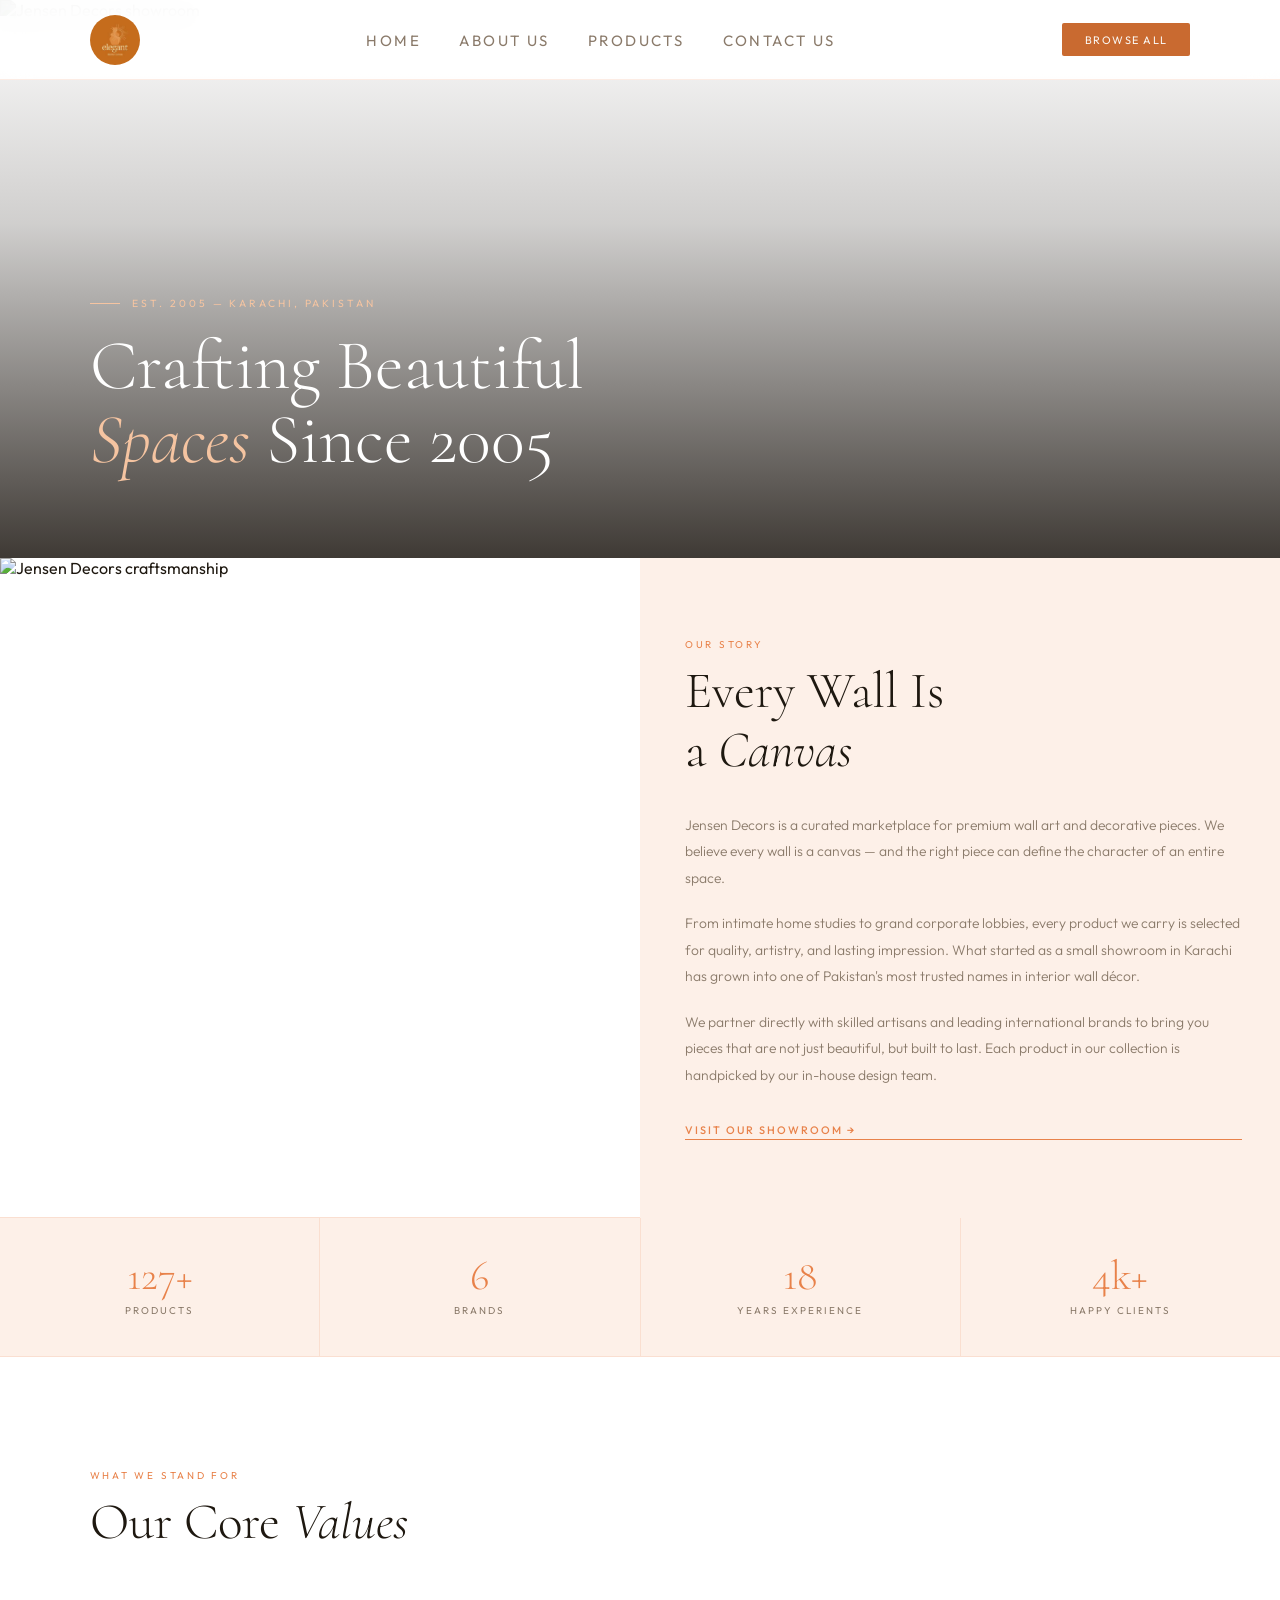
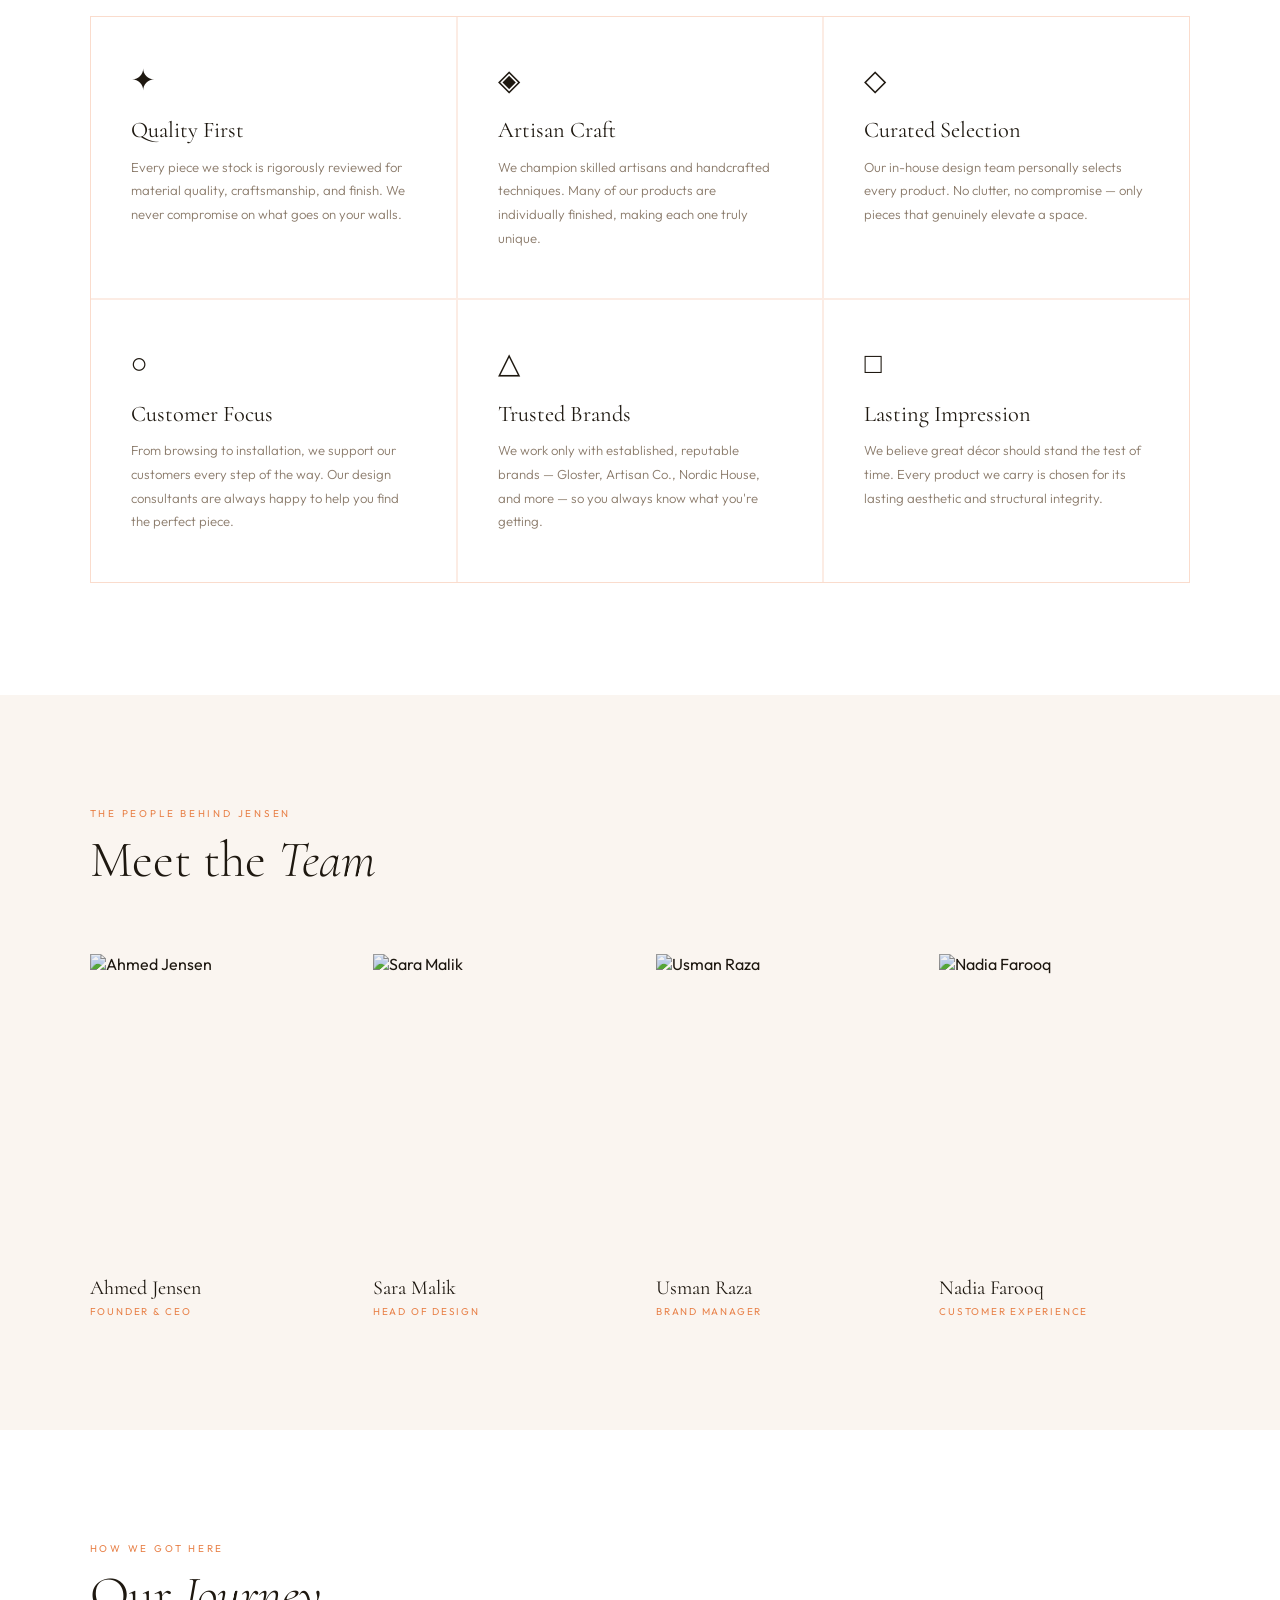
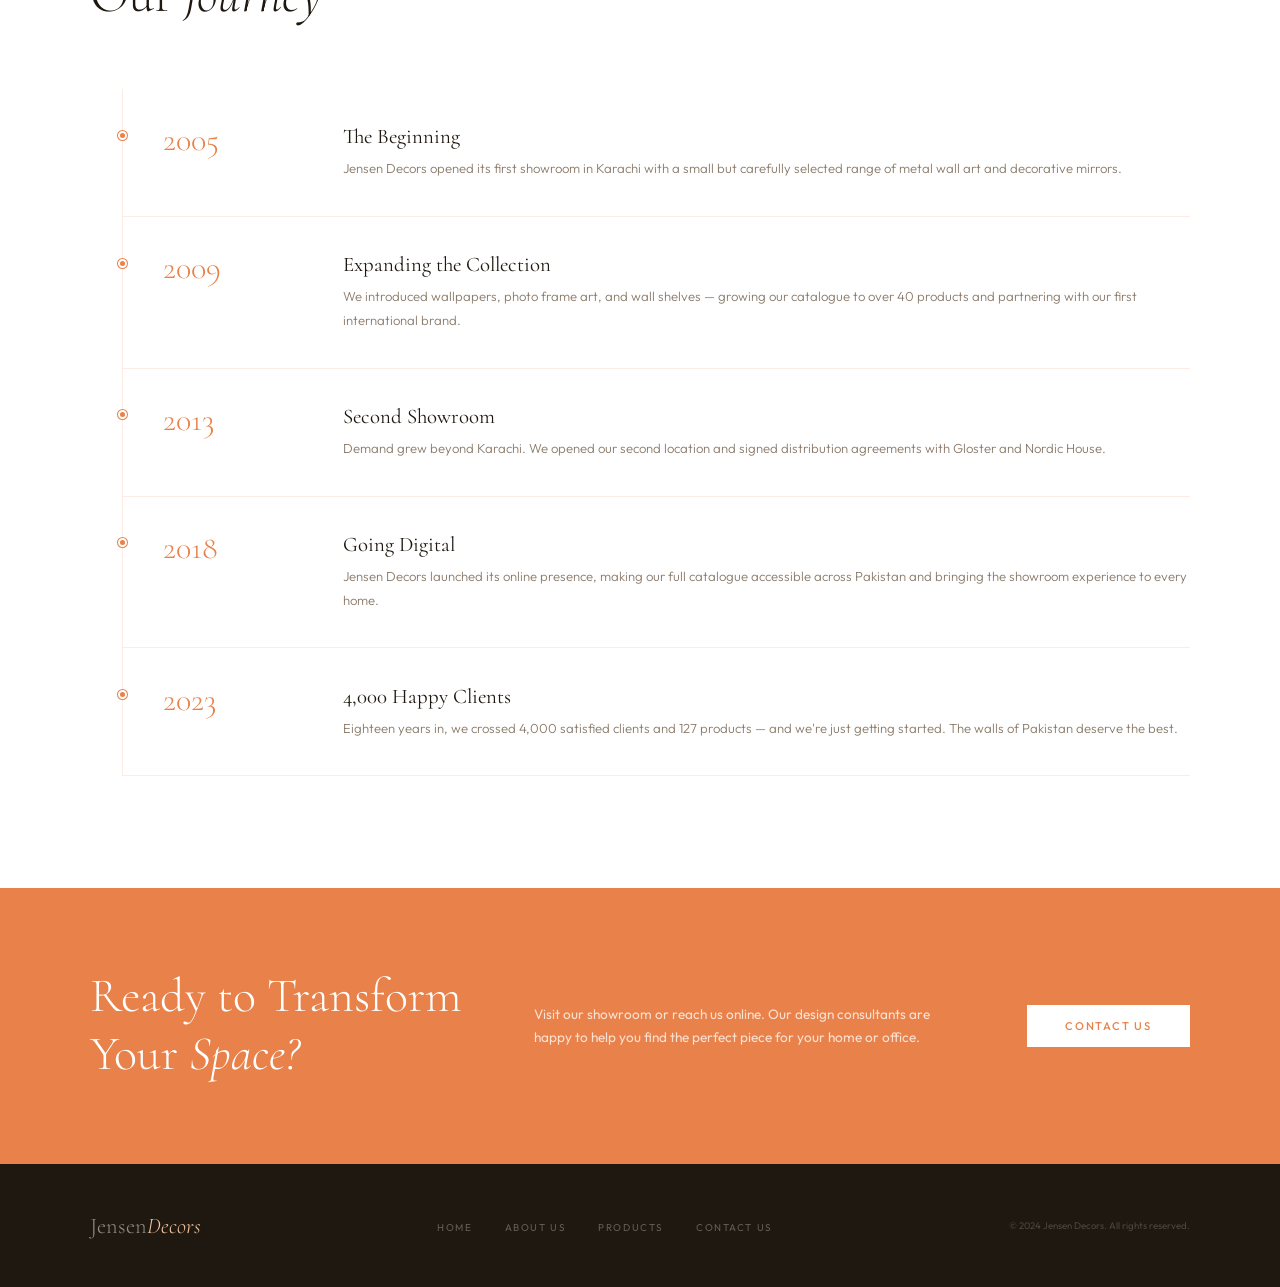
==== about.html @ 9421e1d6 "project of jenson" ====
<!DOCTYPE html>
<html lang="en">

<head>
  <meta charset="UTF-8" />
  <meta name="viewport" content="width=device-width, initial-scale=1.0" />
  <title>About Us — Jensen Decors</title>
  <link
    href="https://fonts.googleapis.com/css2?family=Cormorant:ital,wght@0,300;0,400;0,500;1,300;1,400&family=Outfit:wght@300;400;500&display=swap"
    rel="stylesheet" />
  <link rel="stylesheet" href="CSS/about us.css">
  <style>
    
  </style>
</head>

<body>

  <!-- NAV -->
  <nav id="nav">
    <img src="Images/Logo.jpg" alt="Logo" class="logo">
    <ul class="nav-menu">
      <li><a href="index.html">Home</a></li>
      <li><a href="about.html">About Us</a></li>
      <li><a href="products.html">Products</a></li>
      <li><a href="contact.html">Contact Us</a></li>
    </ul>
    <a class="nav-cta" href="products.html">Browse All</a>
    <button class="hbg" id="hbg" aria-label="Toggle menu" aria-expanded="false">
      <span></span><span></span><span></span>
    </button>
  </nav>

  <!-- MOBILE NAV DRAWER -->
  <div class="mob-nav" id="mobNav" role="navigation" aria-label="Mobile navigation">
    <a href="index.html">Home</a>
    <a href="about.html" class="active">About Us</a>
    <a href="products.html">Products</a>
    <a href="contact.html">Contact Us</a>
  </div>

  <!-- PAGE HERO -->
  <section class="page-hero">
    <div class="page-hero-img">
      <img src="https://images.unsplash.com/photo-1600210492486-724fe5c67fb0?w=1800&q=80"
        alt="Jensen Decors showroom" />
    </div>
    <div class="page-hero-overlay"></div>
    <div class="page-hero-content">
      <div class="page-hero-tag">Est. 2005 — Karachi, Pakistan</div>
      <h1 class="page-hero-h1">Crafting Beautiful<br><em>Spaces</em> Since 2005</h1>
    </div>
  </section>

  <!-- STORY -->
  <div class="story">
    <div class="story-img reveal">
      <img src="https://images.unsplash.com/photo-1618220179428-22790b461013?w=900&q=80"
        alt="Jensen Decors craftsmanship" />
    </div>
    <div class="story-body reveal reveal-d1">
      <div class="eyebrow">Our Story</div>
      <h2 class="sec-h2">Every Wall Is<br>a <em>Canvas</em></h2>
      <p class="story-p">Jensen Decors is a curated marketplace for premium wall art and decorative pieces. We believe
        every wall is a canvas — and the right piece can define the character of an entire space.</p>
      <p class="story-p">From intimate home studies to grand corporate lobbies, every product we carry is selected for
        quality, artistry, and lasting impression. What started as a small showroom in Karachi has grown into one of
        Pakistan's most trusted names in interior wall décor.</p>
      <p class="story-p">We partner directly with skilled artisans and leading international brands to bring you pieces
        that are not just beautiful, but built to last. Each product in our collection is handpicked by our in-house
        design team.</p>
      <a class="story-link" href="contact.html">Visit Our Showroom →</a>
    </div>
  </div>

  <!-- STATS STRIP -->
  <div class="strip reveal">
    <div class="strip-item">
      <div class="strip-num">127+</div>
      <div class="strip-label">Products</div>
    </div>
    <div class="strip-item">
      <div class="strip-num">6</div>
      <div class="strip-label">Brands</div>
    </div>
    <div class="strip-item">
      <div class="strip-num">18</div>
      <div class="strip-label">Years Experience</div>
    </div>
    <div class="strip-item">
      <div class="strip-num">4k+</div>
      <div class="strip-label">Happy Clients</div>
    </div>
  </div>

  <!-- VALUES -->
  <section class="sec" id="values">
    <div class="values-header reveal">
      <div class="eyebrow">What We Stand For</div>
      <h2 class="sec-h2">Our Core <em>Values</em></h2>
    </div>
    <div class="values-grid">
      <div class="value-card reveal">
        <div class="value-icon">✦</div>
        <div class="value-title">Quality First</div>
        <div class="value-desc">Every piece we stock is rigorously reviewed for material quality, craftsmanship, and
          finish. We never compromise on what goes on your walls.</div>
      </div>
      <div class="value-card reveal reveal-d1">
        <div class="value-icon">◈</div>
        <div class="value-title">Artisan Craft</div>
        <div class="value-desc">We champion skilled artisans and handcrafted techniques. Many of our products are
          individually finished, making each one truly unique.</div>
      </div>
      <div class="value-card reveal reveal-d2">
        <div class="value-icon">◇</div>
        <div class="value-title">Curated Selection</div>
        <div class="value-desc">Our in-house design team personally selects every product. No clutter, no compromise —
          only pieces that genuinely elevate a space.</div>
      </div>
      <div class="value-card reveal">
        <div class="value-icon">○</div>
        <div class="value-title">Customer Focus</div>
        <div class="value-desc">From browsing to installation, we support our customers every step of the way. Our
          design consultants are always happy to help you find the perfect piece.</div>
      </div>
      <div class="value-card reveal reveal-d1">
        <div class="value-icon">△</div>
        <div class="value-title">Trusted Brands</div>
        <div class="value-desc">We work only with established, reputable brands — Gloster, Artisan Co., Nordic House,
          and more — so you always know what you're getting.</div>
      </div>
      <div class="value-card reveal reveal-d2">
        <div class="value-icon">□</div>
        <div class="value-title">Lasting Impression</div>
        <div class="value-desc">We believe great décor should stand the test of time. Every product we carry is chosen
          for its lasting aesthetic and structural integrity.</div>
      </div>
    </div>
  </section>

  <!-- TEAM -->
  <section class="sec" id="team">
    <div class="team-header reveal">
      <div>
        <div class="eyebrow">The People Behind Jensen</div>
        <h2 class="sec-h2">Meet the <em>Team</em></h2>
      </div>
    </div>
    <div class="team-grid">
      <div class="team-card reveal">
        <div class="team-img">
          <img src="https://images.unsplash.com/photo-1560250097-0b93528c311a?w=600&q=80" alt="Ahmed Jensen" />
        </div>
        <div class="team-name">Ahmed Jensen</div>
        <div class="team-role">Founder & CEO</div>
      </div>
      <div class="team-card reveal reveal-d1">
        <div class="team-img">
          <img src="https://images.unsplash.com/photo-1573496359142-b8d87734a5a2?w=600&q=80" alt="Sara Malik" />
        </div>
        <div class="team-name">Sara Malik</div>
        <div class="team-role">Head of Design</div>
      </div>
      <div class="team-card reveal reveal-d2">
        <div class="team-img">
          <img src="https://images.unsplash.com/photo-1472099645785-5658abf4ff4e?w=600&q=80" alt="Usman Raza" />
        </div>
        <div class="team-name">Usman Raza</div>
        <div class="team-role">Brand Manager</div>
      </div>
      <div class="team-card reveal reveal-d3">
        <div class="team-img">
          <img src="https://images.unsplash.com/photo-1580489944761-15a19d654956?w=600&q=80" alt="Nadia Farooq" />
        </div>
        <div class="team-name">Nadia Farooq</div>
        <div class="team-role">Customer Experience</div>
      </div>
    </div>
  </section>

  <!-- TIMELINE -->
  <section class="sec" id="timeline">
    <div class="timeline-header reveal">
      <div class="eyebrow">How We Got Here</div>
      <h2 class="sec-h2">Our <em>Journey</em></h2>
    </div>

    <div class="tl-list">
      <div class="tl-item reveal">
        <div class="tl-year">2005</div>
        <div class="tl-body">
          <div class="tl-title">The Beginning</div>
          <div class="tl-desc">Jensen Decors opened its first showroom in Karachi with a small but carefully selected
            range of metal wall art and decorative mirrors.</div>
        </div>
      </div>
      <div class="tl-item reveal">
        <div class="tl-year">2009</div>
        <div class="tl-body">
          <div class="tl-title">Expanding the Collection</div>
          <div class="tl-desc">We introduced wallpapers, photo frame art, and wall shelves — growing our catalogue to
            over 40 products and partnering with our first international brand.</div>
        </div>
      </div>
      <div class="tl-item reveal">
        <div class="tl-year">2013</div>
        <div class="tl-body">
          <div class="tl-title">Second Showroom</div>
          <div class="tl-desc">Demand grew beyond Karachi. We opened our second location and signed distribution
            agreements with Gloster and Nordic House.</div>
        </div>
      </div>
      <div class="tl-item reveal">
        <div class="tl-year">2018</div>
        <div class="tl-body">
          <div class="tl-title">Going Digital</div>
          <div class="tl-desc">Jensen Decors launched its online presence, making our full catalogue accessible across
            Pakistan and bringing the showroom experience to every home.</div>
        </div>
      </div>
      <div class="tl-item reveal">
        <div class="tl-year">2023</div>
        <div class="tl-body">
          <div class="tl-title">4,000 Happy Clients</div>
          <div class="tl-desc">Eighteen years in, we crossed 4,000 satisfied clients and 127 products — and we're just
            getting started. The walls of Pakistan deserve the best.</div>
        </div>
      </div>
    </div>
  </section>

  <!-- CONTACT BAND -->
  <div class="contact-band reveal">
    <div>
      <h2>Ready to Transform<br>Your <em>Space?</em></h2>
    </div>
    <p>Visit our showroom or reach us online. Our design consultants are happy to help you find the perfect piece for
      your home or office.</p>
    <a class="btn-white" href="contact.html">Contact Us</a>
  </div>

  <!-- FOOTER -->
  <footer>
    <div class="foot-logo">Jensen<span>Decors</span></div>
    <ul class="foot-links">
      <li><a href="index.html">Home</a></li>
      <li><a href="about.html">About Us</a></li>
      <li><a href="products.html">Products</a></li>
      <li><a href="contact.html">Contact Us</a></li>
    </ul>
    <span class="foot-copy">© 2024 Jensen Decors. All rights reserved.</span>
  </footer>

  <script>
    // Scroll reveal
    const io = new IntersectionObserver(entries => {
      entries.forEach(e => { if (e.isIntersecting) { e.target.classList.add('on'); io.unobserve(e.target); } });
    }, { threshold: 0.1 });
    document.querySelectorAll('.reveal').forEach(el => io.observe(el));

    // Hamburger toggle
    const hbg    = document.getElementById('hbg');
    const mobNav = document.getElementById('mobNav');
    let isOpen   = false;

    hbg.addEventListener('click', function () {
      isOpen = !isOpen;
      hbg.classList.toggle('open', isOpen);
      hbg.setAttribute('aria-expanded', isOpen);

      if (isOpen) {
        mobNav.style.display = 'flex';
        mobNav.offsetHeight;
        mobNav.classList.add('open');
      } else {
        mobNav.classList.remove('open');
        mobNav.addEventListener('transitionend', function handler() {
          if (!isOpen) mobNav.style.display = 'none';
          mobNav.removeEventListener('transitionend', handler);
        });
      }
    });

    mobNav.querySelectorAll('a').forEach(function (link) {
      link.addEventListener('click', function () {
        isOpen = false;
        hbg.classList.remove('open');
        hbg.setAttribute('aria-expanded', 'false');
        mobNav.classList.remove('open');
        mobNav.addEventListener('transitionend', function handler() {
          mobNav.style.display = 'none';
          mobNav.removeEventListener('transitionend', handler);
        });
      });
    });
  </script>
</body>

</html>
---- CSS/about us.css ----
*,
    *::before,
    *::after {
      margin: 0;
      padding: 0;
      box-sizing: border-box;
    }

    html {
      scroll-behavior: smooth;
    }

    body {
      font-family: 'Outfit', sans-serif;
      background: #ffffff;
      color: #1e1810;
      overflow-x: hidden;
    }

    img {
      display: block;
      width: 100%;
      height: 100%;
      object-fit: cover;
    }

    a {
      text-decoration: none;
      color: inherit;
    }

    /* ── NAV ── */
    nav {
      position: fixed;
      top: 0;
      left: 0;
      right: 0;
      z-index: 200;
      display: flex;
      align-items: center;
      justify-content: space-between;
      padding: 1.6rem 7%;
      background: rgba(255, 255, 255, .94);
      backdrop-filter: blur(14px);
      border-bottom: 1px solid  rgba(232, 130, 74, .15);
      transition: all 450ms ease;
      height: 80px;
    }

    
    .logo {
      height: 50px;
      width: 50px;
      border-radius: 50%;
      object-fit: contain;
    }

    .nav-menu {
      display: flex;
      gap: 2.4rem;
      list-style: none;
    }

    .nav-menu a {
      font-size: 15px;
      letter-spacing: .16em;
      text-transform: uppercase;
      color: #8a7a6a;
      font-weight: 400;
      position: relative;
      padding-bottom: 3px;
      transition: color .3s;
    }

    .nav-menu a::after {
      content: '';
      position: absolute;
      bottom: 0;
      left: 0;
      width: 0;
      height: 1px;
      background: #e8824a;
      transition: width .35s ease;
    }

    .nav-menu a:hover {
      color: #e8824a;
    }

    .nav-menu a:hover::after {
      width: 100%;
    }

    .nav-menu a.active {
      color: #e8824a;
    }

    .nav-menu a.active::after {
      width: 100%;
    }

      .nav-cta {
      background-color: #c96a30;
      font-family: 'Outfit', sans-serif;
      font-size: .68rem;
      letter-spacing: .14em;
      text-transform: uppercase;
      padding: .6rem 1.4rem;
      color: #faf7f3;
      text-decoration: none;
      border-radius: 2px;
      transition: background .25s, color .25s;
    }

    .nav-cta:hover { background: #1e1810; color: #fff; }

    .hbg {
      display: none;
      flex-direction: column;
      gap: 5px;
      cursor: pointer;
      border: none;
      background: none;
    }

    .hbg span {
      display: block;
      width: 22px;
      height: 1.5px;
      background: #1e1810;
    }

    /* ── PAGE HERO ── */
    .page-hero {
      height: 62vh;
      min-height: 400px;
      position: relative;
      overflow: hidden;
      display: flex;
      align-items: flex-end;
      margin-top: 0;
      padding-top: 80px;
    }

    .page-hero-img {
      position: absolute;
      inset: 0;
    }

    .page-hero-img img {
      object-position: center 40%;
      filter: brightness(.55);
    }

    .page-hero-overlay {
      position: absolute;
      inset: 0;
      background: linear-gradient(to top, rgba(20, 14, 8, .82) 0%, rgba(20, 14, 8, .2) 60%, transparent 100%);
    }

    .page-hero-content {
      position: relative;
      z-index: 2;
      padding: 0 7% 5rem;
      animation: heroUp 1s cubic-bezier(.16, 1, .3, 1) both;
    }

    @keyframes heroUp {
      from {
        opacity: 0;
        transform: translateY(28px);
      }

      to {
        opacity: 1;
        transform: translateY(0);
      }
    }

    .page-hero-tag {
      display: inline-flex;
      align-items: center;
      gap: .8rem;
      font-size: .65rem;
      letter-spacing: .28em;
      text-transform: uppercase;
      color: #f5c4a1;
      margin-bottom: 1.2rem;
    }

    .page-hero-tag::before {
      content: '';
      width: 30px;
      height: 1px;
      background: #f5c4a1;
    }

    .page-hero-h1 {
      font-family: 'Cormorant', serif;
      font-size: clamp(2.8rem, 5.5vw, 5rem);
      font-weight: 300;
      line-height: 1.06;
      color: #fff;
    }

    .page-hero-h1 em {
      font-style: italic;
      color: #f5c4a1;
    }

    /* ── SHARED SECTION ── */
    .sec {
      padding: 7rem 7%;
    }

    .eyebrow {
      font-size: .62rem;
      letter-spacing: .28em;
      text-transform: uppercase;
      color: #e8824a;
      margin-bottom: .7rem;
    }

    .sec-h2 {
      font-family: 'Cormorant', serif;
      font-size: clamp(2.2rem, 4vw, 3.4rem);
      font-weight: 300;
      line-height: 1.15;
      color: #1e1810;
    }

    .sec-h2 em {
      font-style: italic;
    }

    /* ── STORY SECTION ── */
    .story {
      display: grid;
      grid-template-columns: 1fr 1fr;
      max-height: 500px !important;
    }

    .story-img {
      position: relative;
      overflow: hidden;
    }

    .story-img img {
      height: 100%;
    }

    .story-body {
      background: #fdf0e8;
      padding: 5rem 6% 6rem 7%;
      display: flex;
      flex-direction: column;
      justify-content: center;
    }

    .story-body .sec-h2 {
      margin-bottom: 2rem;
    }

    .story-p {
      font-size: .87rem;
      color: #8a7a6a;
      line-height: 1.9;
      font-weight: 300;
      margin-bottom: 1.2rem;
    }

    .story-link {
      display: inline-flex;
      align-items: center;
      gap: .7rem;
      margin-top: 1rem;
      font-size: .68rem;
      letter-spacing: .18em;
      text-transform: uppercase;
      color: #e8824a;
      font-weight: 500;
      border-bottom: 1px solid #e8824a;
      padding-bottom: 2px;
      transition: opacity .3s;
    }

    .story-link:hover {
      opacity: .7;
    }

    /* ── STATS STRIP ── */
    .strip {
      display: flex;
      justify-content: center;
      background: #fdf0e8;
      border-top: 1px solid  rgba(232, 130, 74, .15);
      border-bottom: 1px solid  rgba(232, 130, 74, .15);
      margin-top: 159px;
    }

    .strip-item {
      flex: 1;
      text-align: center;
      padding: 2.4rem 1rem;
      border-right: 1px solid  rgba(232, 130, 74, .15);
    }

    .strip-item:last-child {
      border-right: none;
    }

    .strip-num {
      font-family: 'Cormorant', serif;
      font-size: 2.6rem;
      font-weight: 300;
      color: #e8824a;
      line-height: 1;
    }

    .strip-label {
      font-size: .62rem;
      letter-spacing: .2em;
      text-transform: uppercase;
      color: #8a7a6a;
      margin-top: .4rem;
    }

    /* ── VALUES ── */
    #values {
      background: #ffffff;
    }

    .values-header {
      margin-bottom: 4rem;
    }

    .values-grid {
      display: grid;
      grid-template-columns: repeat(3, 1fr);
      gap: 2px;
      background:  rgba(232, 130, 74, .15);
      border: 1px solid  rgba(232, 130, 74, .15);
    }

    .value-card {
      background: #ffffff;
      padding: 3rem 2.5rem;
      transition: background .3s;
    }

    .value-card:hover {
      background: #faf5f0;
    }

    .value-icon {
      font-size: 1.8rem;
      margin-bottom: 1.4rem;
      line-height: 1;
    }

    .value-title {
      font-family: 'Cormorant', serif;
      font-size: 1.4rem;
      font-weight: 400;
      color: #1e1810;
      margin-bottom: .8rem;
    }

    .value-desc {
      font-size: .82rem;
      color: #8a7a6a;
      line-height: 1.8;
      font-weight: 300;
    }

    /* ── TEAM ── */
    #team {
      background: #faf5f0;
    }

    .team-header {
      display: flex;
      justify-content: space-between;
      align-items: flex-end;
      margin-bottom: 4rem;
      flex-wrap: wrap;
      gap: 1rem;
    }

    .team-grid {
      display: grid;
      grid-template-columns: repeat(4, 1fr);
      gap: 2rem;
    }

    .team-card {
      display: flex;
      flex-direction: column;
    }

    .team-img {
      height: 300px;
      overflow: hidden;
      position: relative;
      margin-bottom: 1.4rem;
    }

    .team-img img {
      transition: transform .6s ease;
      filter: brightness(.95);
    }

    .team-card:hover .team-img img {
      transform: scale(1.04);
    }

    .team-name {
      font-family: 'Cormorant', serif;
      font-size: 1.25rem;
      font-weight: 400;
      color: #1e1810;
      margin-bottom: .3rem;
    }

    .team-role {
      font-size: .62rem;
      letter-spacing: .18em;
      text-transform: uppercase;
      color: #e8824a;
    }

    /* ── TIMELINE ── */
    #timeline {
      background: #ffffff;
    }

    .timeline-header {
      margin-bottom: 4rem;
    }

    .tl-list {
      display: flex;
      flex-direction: column;
      gap: 0;
      border-left: 1px solid  rgba(232, 130, 74, .15);
      margin-left: 2rem;
    }

    .tl-item {
      display: grid;
      grid-template-columns: 140px 1fr;
      gap: 2.5rem;
      padding: 2.2rem 0 2.2rem 2.5rem;
      border-bottom: 1px solid  rgba(232, 130, 74, .15);
      position: relative;
    }

    .tl-item::before {
      content: '';
      position: absolute;
      left: -5px;
      top: 2.6rem;
      width: 9px;
      height: 9px;
      border-radius: 50%;
      background: #e8824a;
      border: 2px solid #ffffff;
      box-shadow: 0 0 0 1px #e8824a;
    }

    .tl-year {
      font-family: 'Cormorant', serif;
      font-size: 2rem;
      font-weight: 300;
      color: #e8824a;
      line-height: 1;
    }


    .tl-title {
      font-family: 'Cormorant', serif;
      font-size: 1.3rem;
      font-weight: 400;
      color: #1e1810;
      margin-bottom: .5rem;
    }

    .tl-desc {
      font-size: .82rem;
      color: #8a7a6a;
      line-height: 1.8;
      font-weight: 300;
    }

    /* ── CONTACT TEASER ── */
    .contact-band {
      background: #e8824a;
      padding: 5rem 7%;
      display: flex;
      align-items: center;
      justify-content: space-between;
      gap: 3rem;
    }

    .contact-band h2 {
      font-family: 'Cormorant', serif;
      font-size: clamp(2rem, 4vw, 3rem);
      font-weight: 300;
      color: #fff;
      line-height: 1.2;
    }

    .contact-band h2 em {
      font-style: italic;
    }

    .contact-band p {
      font-size: .85rem;
      color: rgba(255, 255, 255, .75);
      line-height: 1.7;
      max-width: 420px;
    }

    .btn-white {
      flex-shrink: 0;
      font-size: .7rem;
      letter-spacing: .16em;
      text-transform: uppercase;
      color: #e8824a;
      background: #fff;
      padding: .9rem 2.4rem;
      font-weight: 500;
      white-space: nowrap;
      transition: opacity .3s;
    }

    .btn-white:hover {
      opacity: .9;
    }

    /* ── FOOTER ── */
    footer {
      background: #1e1810;
      padding: 3rem 7%;
      display: flex;
      justify-content: space-between;
      align-items: center;
    }

    .foot-logo {
      font-family: 'Cormorant', serif;
      font-size: 1.4rem;
      font-weight: 300;
      color: rgba(255, 255, 255, .5);
    }

    .foot-logo span {
      font-style: italic;
      color: #f5c4a1;
    }

    .foot-links {
      display: flex;
      gap: 2rem;
      list-style: none;
    }

    .foot-links a {
      font-size: .62rem;
      letter-spacing: .16em;
      text-transform: uppercase;
      color: rgba(255, 255, 255, .3);
      transition: color .3s;
    }

    .foot-links a:hover {
      color: #e8824a;
    }

    .foot-copy {
      font-size: .6rem;
      color: rgba(255, 255, 255, .2);
    }

    /* ── REVEAL ── */
    .reveal {
      opacity: 0;
      transform: translateY(24px);
      transition: opacity .8s ease, transform .8s cubic-bezier(.16, 1, .3, 1);
    }

    .reveal.on {
      opacity: 1;
      transform: none;
    }

    .reveal-d1 {
      transition-delay: .1s;
    }

    .reveal-d2 {
      transition-delay: .2s;
    }

    .reveal-d3 {
      transition-delay: .3s;
    }

    /* ── RESPONSIVE ── */
    @media(max-width:960px) {
        .story {
            grid-template-columns: 1fr;
      }

      .story-img {
          height: 360px;
      }

      .story-body {
        padding: 4rem 7%;
      }
      
      .values-grid {
        grid-template-columns: 1fr 1fr;
      }
      .strip{
        margin-top: 500px;
      }
      .team-grid {
        grid-template-columns: 1fr 1fr;
        gap: 1.5rem;
      }
      
      .contact-band {
        flex-direction: column;
        text-align: center;
        align-items: center;
      }

      .contact-band p {
        max-width: 100%;
      }
    }

    @media(max-width:640px) {

      .nav-menu,
      .nav-cta {
        display: none;
      }

      .hbg {
        display: flex;
      }

      .sec {
        padding: 4rem 5%;
      }

      .page-hero {
        height: 55vh;
        min-height: 320px;
      }

      .page-hero-content {
        padding: 0 5% 4rem;
      }

      .story-img {
        height: 280px;
      }

      .story-body {
        padding: 3rem 5%;
      }

      .strip {
        flex-wrap: wrap;
      }

      .strip-item {
        flex: 1 1 50%;
        border-right: none;
        border-bottom: 1px solid  rgba(232, 130, 74, .15);
      }

      .strip-item:nth-child(odd) {
        border-right: 1px solid  rgba(232, 130, 74, .15);
      }

      .strip-item:last-child {
        border-bottom: none;
      }

      .values-grid {
        grid-template-columns: 1fr;
      }

      .team-grid {
        grid-template-columns: 1fr 1fr;
        gap: 1rem;
      }

      .team-img {
        height: 200px;
      }

      .tl-item {
        grid-template-columns: 80px 1fr;
        gap: 1rem;
        padding-left: 1.5rem;
      }

      .tl-year {
        font-size: 1.4rem;
      }

      .contact-band {
        padding: 3.5rem 5%;
        gap: 1.5rem;
      }

      footer {
        flex-direction: column;
        gap: 1.4rem;
        /* text-align: center; */
      }

      .foot-links {
        justify-content: center;
        flex-wrap: wrap;
        gap: 1.2rem;
      }
    }

    @media(max-width:400px) {
      .page-hero-h1{
        font-size: 40px;
      }
      .team-grid {
        grid-template-columns: 1fr;
      }
      .strip{
        margin-top: 600px;
      }
      .strip-item {
        flex: 1 1 100%;
        border-right: none;
      }
    }
    /* ── HAMBURGER ── */
    .hbg {
      display: none;
      flex-direction: column;
      justify-content: center;
      gap: 5px;
      cursor: pointer;
      border: none;
      background: none;
      padding: 4px;
      width: 32px;
      height: 32px;
    }

    .hbg span {
      display: block;
      width: 22px;
      height: 1.5px;
      background: var(--ink, #1e1810);
      transform-origin: center;
      transition: transform .38s cubic-bezier(.23, 1, .32, 1),
                  opacity   .28s ease,
                  width     .3s ease;
    }

    .hbg.open span:nth-child(1) { transform: translateY(6.5px) rotate(45deg); }
    .hbg.open span:nth-child(2) { opacity: 0; width: 0; }
    .hbg.open span:nth-child(3) { transform: translateY(-6.5px) rotate(-45deg); }

    /* ── MOBILE NAV DRAWER ── */
    .mob-nav {
      display: none;
      flex-direction: column;
      position: fixed;
      top: 65px; left: 0; right: 0;
      background: #fff;
      border-top: 1px solid rgba(232, 130, 74, .15);
      box-shadow: 0 8px 30px rgba(0, 0, 0, .08);
      z-index: 199;
      padding: 0 7%;
      overflow: hidden;
      max-height: 0;
      transition: max-height .42s cubic-bezier(.23, 1, .32, 1),
                  padding    .42s cubic-bezier(.23, 1, .32, 1);
    }

    .mob-nav.open {
      max-height: 400px;
      padding: 2rem 7%;
    }

    .mob-nav a {
      display: block;
      font-family: 'Outfit', sans-serif;
      font-size: .72rem;
      letter-spacing: .16em;
      text-transform: uppercase;
      color: #8a7a6a;
      font-weight: 400;
      text-decoration: none;
      padding: .6rem 0;
      border-bottom: 1px solid rgba(232, 130, 74, .15);
      transition: color .25s;
    }

    .mob-nav a:last-child { border-bottom: none; }
    .mob-nav a:hover,
    .mob-nav a.active { color: #e8824a; }

    @media (max-width: 900px) {
      .hbg { display: flex; }
    }
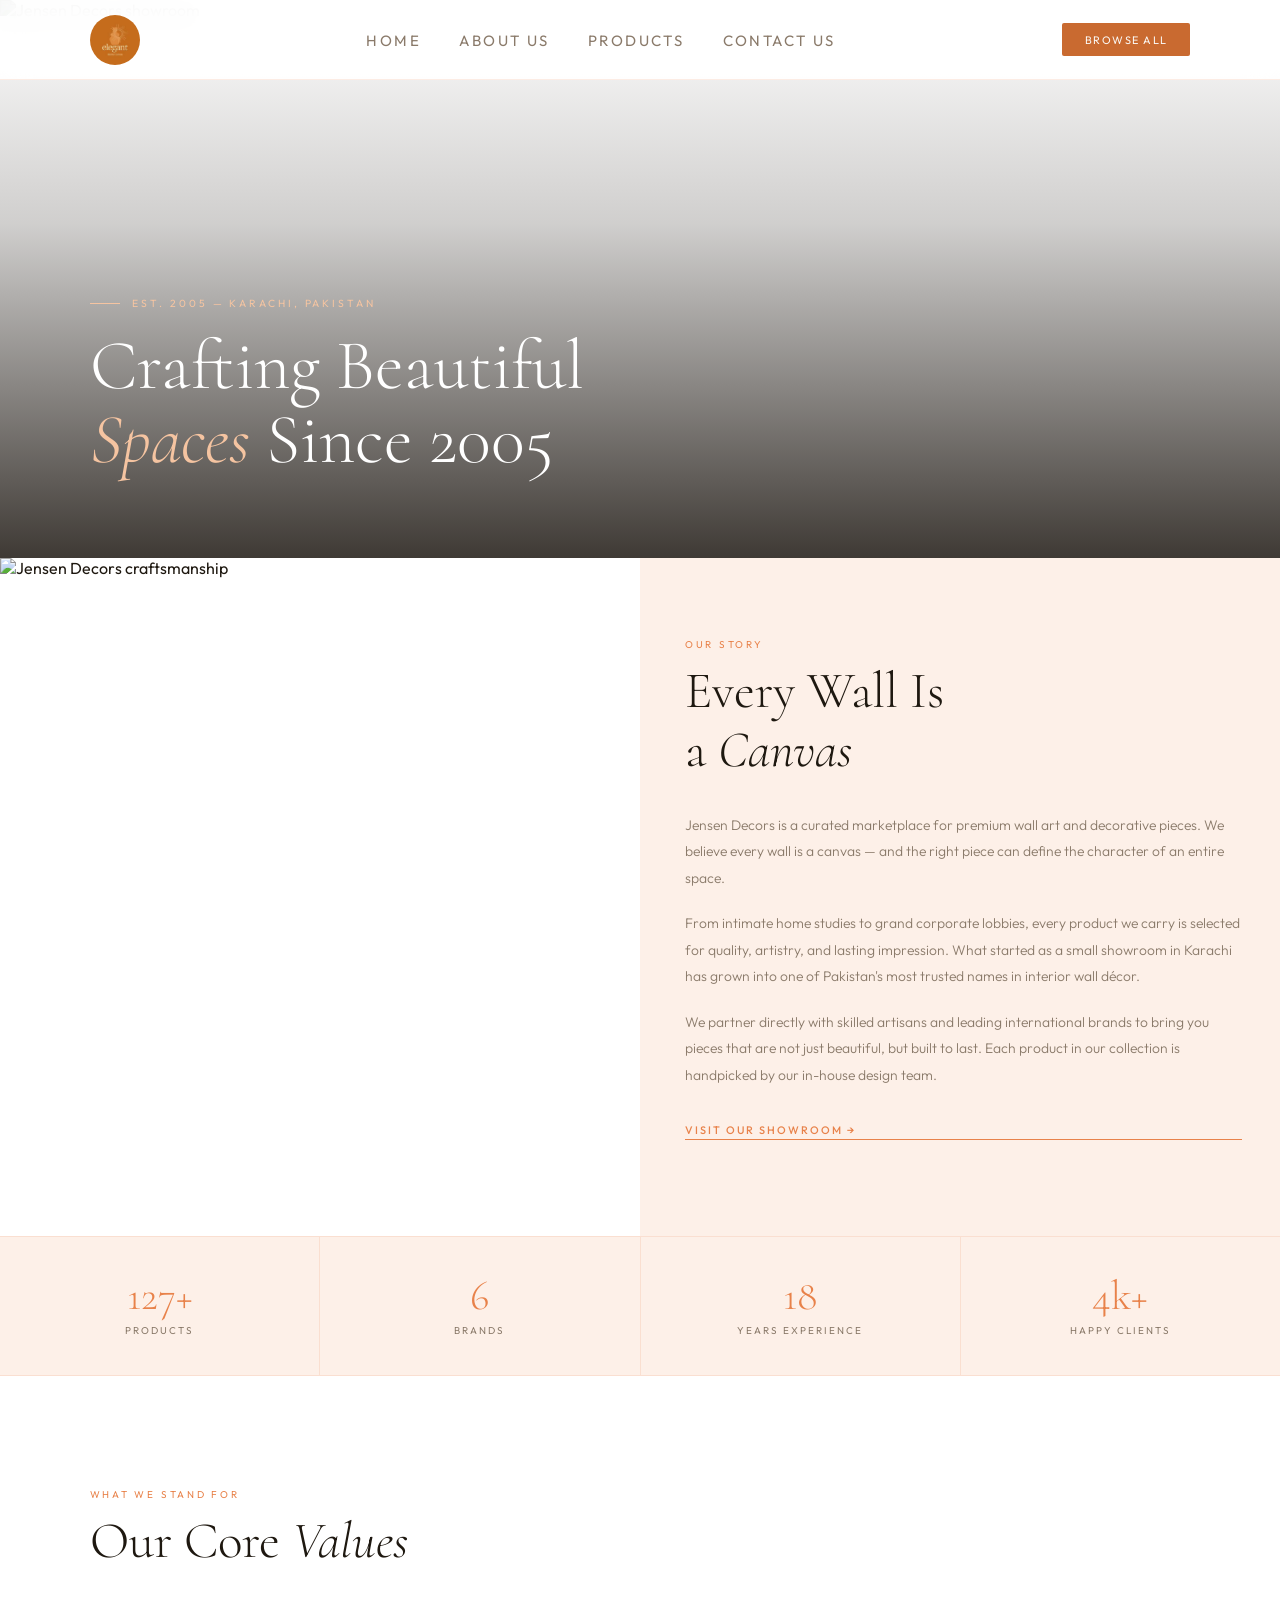
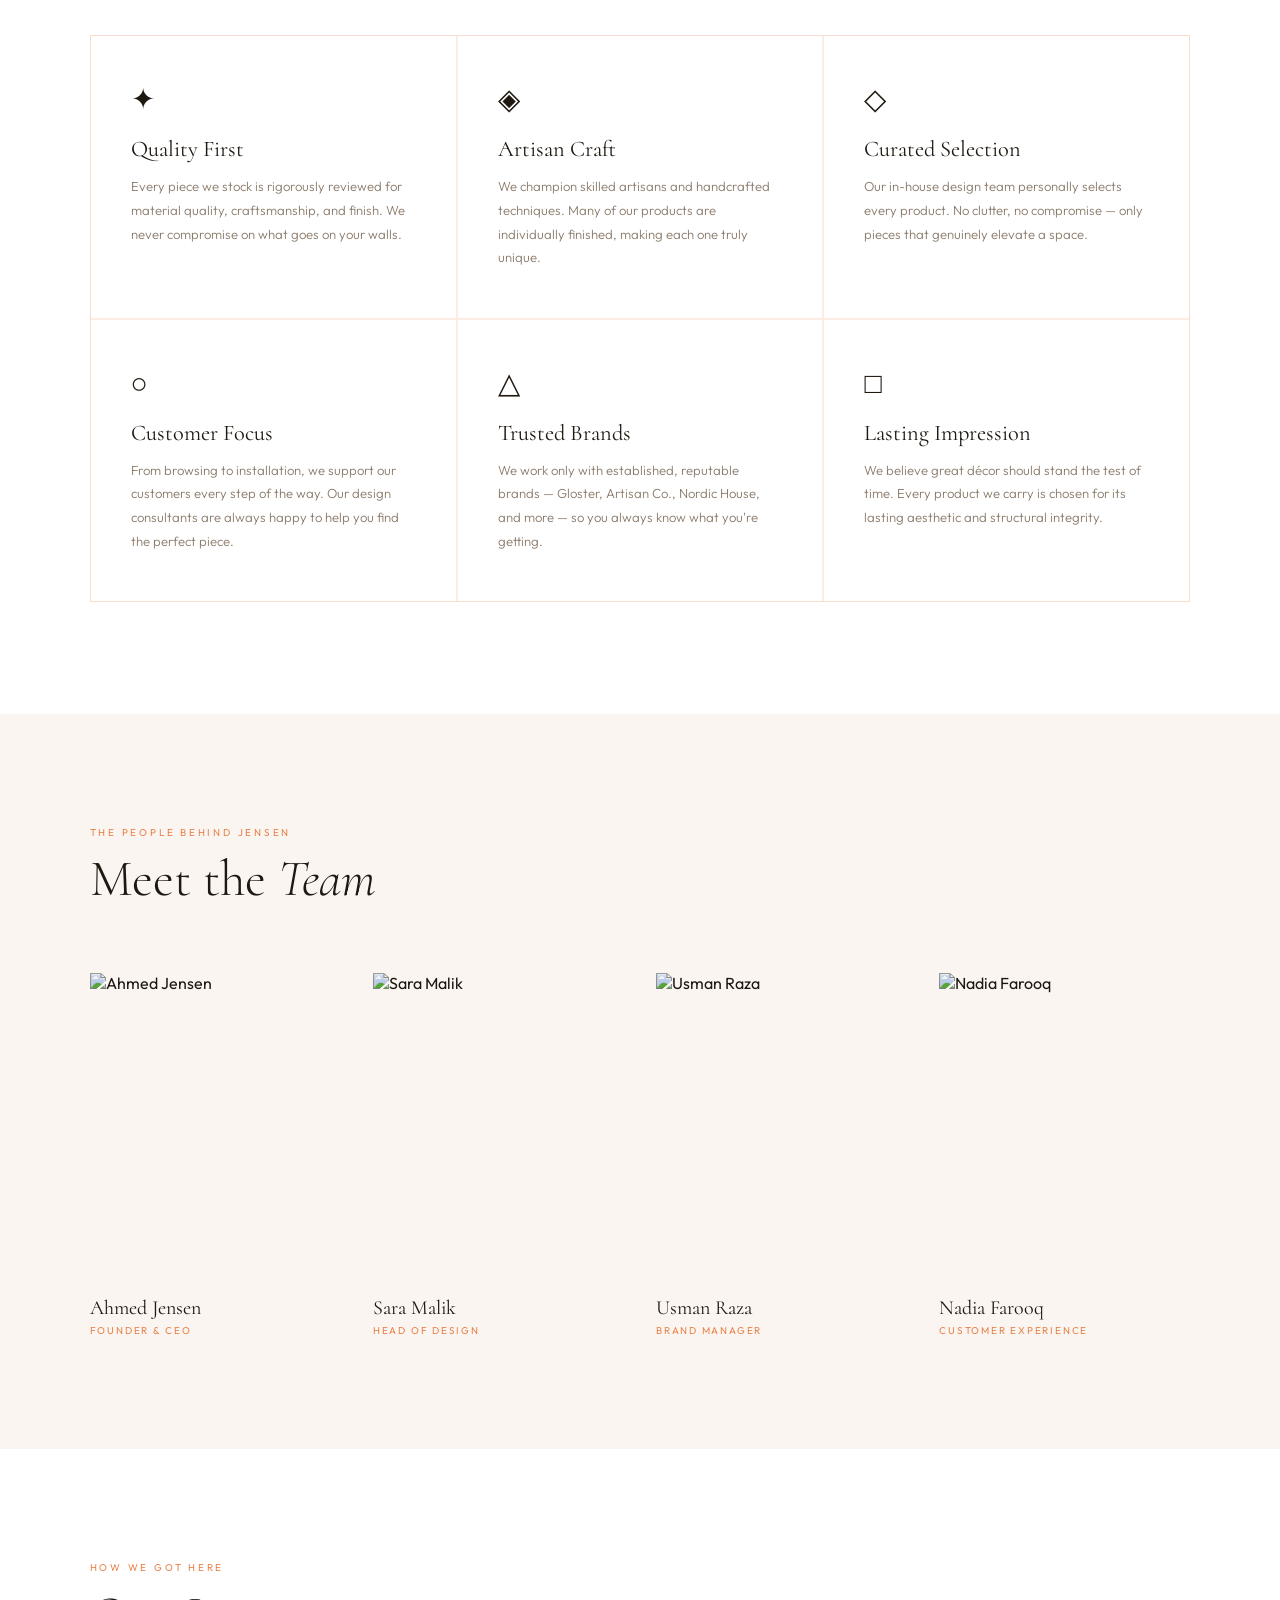
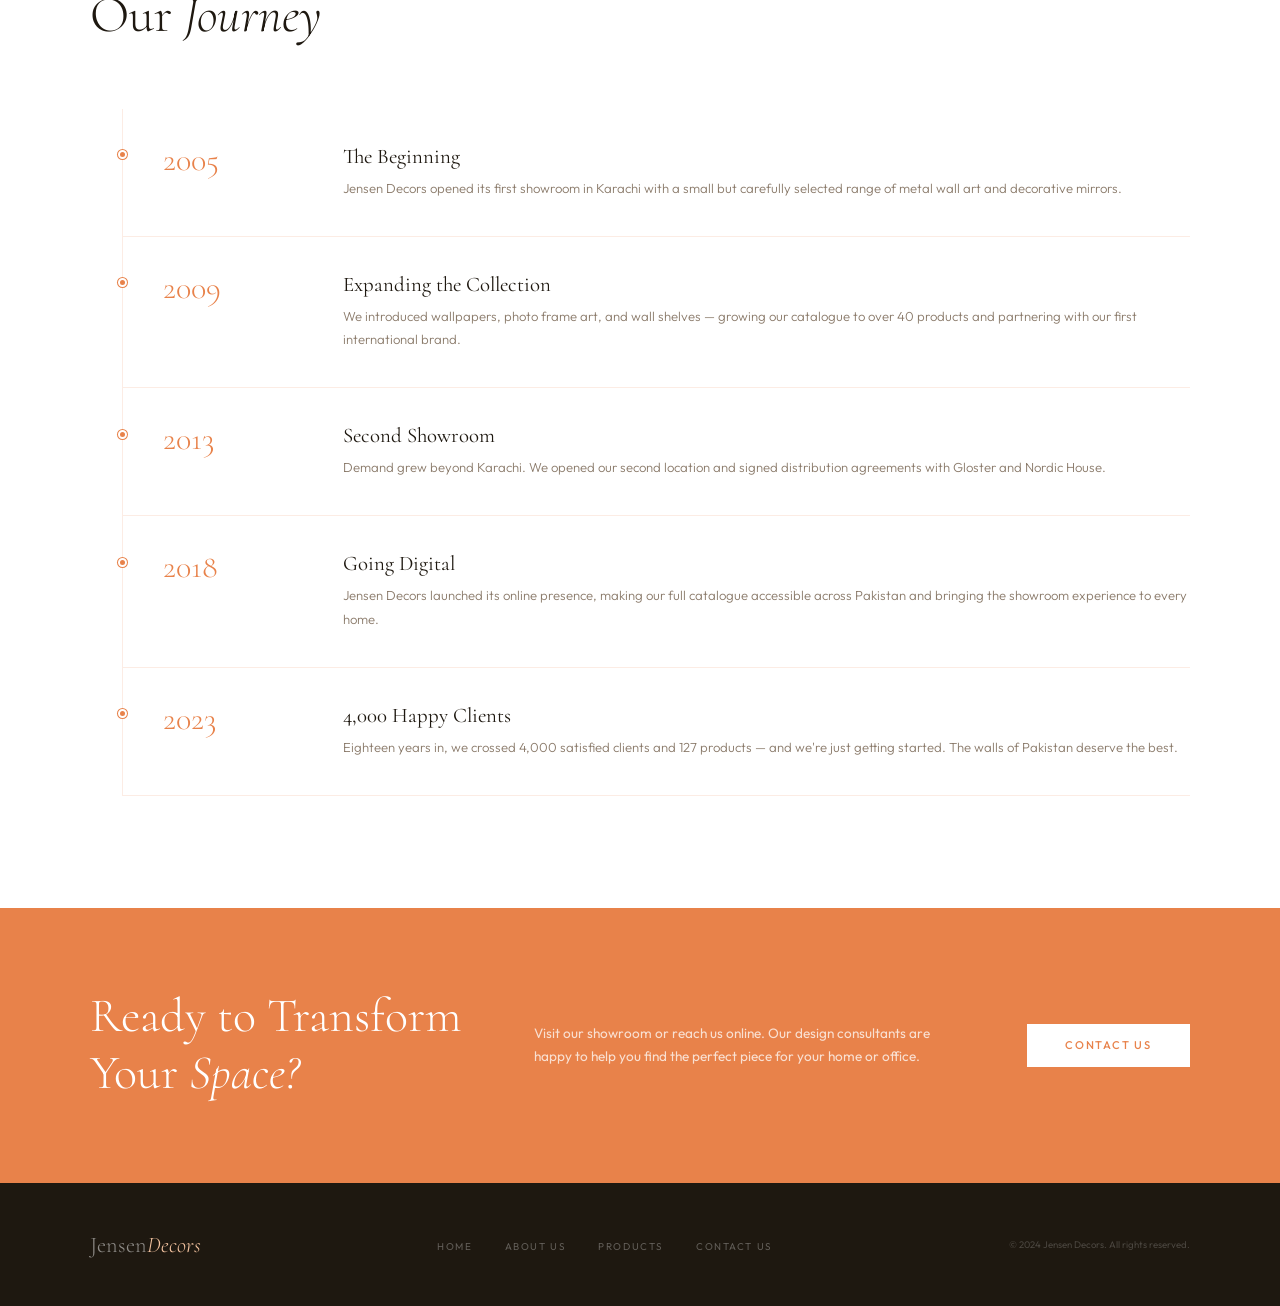
==== commit fef90a7f: "about strip change and documentation added" ====
--- a/about.html
+++ b/about.html
@@ -9,14 +9,11 @@
     href="https://fonts.googleapis.com/css2?family=Cormorant:ital,wght@0,300;0,400;0,500;1,300;1,400&family=Outfit:wght@300;400;500&display=swap"
     rel="stylesheet" />
   <link rel="stylesheet" href="CSS/about us.css">
-  <style>
-    
-  </style>
 </head>
 
 <body>
 
-  <!-- NAV -->
+  <!-- Navbar -->
   <nav id="nav">
     <img src="Images/Logo.jpg" alt="Logo" class="logo">
     <ul class="nav-menu">
@@ -31,7 +28,7 @@
     </button>
   </nav>
 
-  <!-- MOBILE NAV DRAWER -->
+  <!-- Mobile Navbar -->
   <div class="mob-nav" id="mobNav" role="navigation" aria-label="Mobile navigation">
     <a href="index.html">Home</a>
     <a href="about.html" class="active">About Us</a>
@@ -39,7 +36,7 @@
     <a href="contact.html">Contact Us</a>
   </div>
 
-  <!-- PAGE HERO -->
+  <!--  Hero -->
   <section class="page-hero">
     <div class="page-hero-img">
       <img src="https://images.unsplash.com/photo-1600210492486-724fe5c67fb0?w=1800&q=80"
@@ -52,7 +49,7 @@
     </div>
   </section>
 
-  <!-- STORY -->
+  <!-- Story -->
   <div class="story">
     <div class="story-img reveal">
       <img src="https://images.unsplash.com/photo-1618220179428-22790b461013?w=900&q=80"
@@ -69,11 +66,11 @@
       <p class="story-p">We partner directly with skilled artisans and leading international brands to bring you pieces
         that are not just beautiful, but built to last. Each product in our collection is handpicked by our in-house
         design team.</p>
-      <a class="story-link" href="contact.html">Visit Our Showroom →</a>
-    </div>
-  </div>
-
-  <!-- STATS STRIP -->
+      <a class="story-link" href="products.html">Visit Our Showroom →</a>
+    </div>
+  </div>
+
+  <!-- Stats strip -->
   <div class="strip reveal">
     <div class="strip-item">
       <div class="strip-num">127+</div>
@@ -93,7 +90,7 @@
     </div>
   </div>
 
-  <!-- VALUES -->
+  <!-- Values -->
   <section class="sec" id="values">
     <div class="values-header reveal">
       <div class="eyebrow">What We Stand For</div>
@@ -139,7 +136,7 @@
     </div>
   </section>
 
-  <!-- TEAM -->
+  <!-- Team -->
   <section class="sec" id="team">
     <div class="team-header reveal">
       <div>
@@ -179,7 +176,7 @@
     </div>
   </section>
 
-  <!-- TIMELINE -->
+  <!-- Timeline -->
   <section class="sec" id="timeline">
     <div class="timeline-header reveal">
       <div class="eyebrow">How We Got Here</div>
@@ -230,7 +227,7 @@
     </div>
   </section>
 
-  <!-- CONTACT BAND -->
+  <!-- Contact band -->
   <div class="contact-band reveal">
     <div>
       <h2>Ready to Transform<br>Your <em>Space?</em></h2>
@@ -240,7 +237,7 @@
     <a class="btn-white" href="contact.html">Contact Us</a>
   </div>
 
-  <!-- FOOTER -->
+  <!-- Footer -->
   <footer>
     <div class="foot-logo">Jensen<span>Decors</span></div>
     <ul class="foot-links">
--- a/CSS/about us.css
+++ b/CSS/about us.css
@@ -29,7 +29,7 @@
       color: inherit;
     }
 
-    /* ── NAV ── */
+    /* navbar */
     nav {
       position: fixed;
       top: 0;
@@ -130,7 +130,7 @@
       background: #1e1810;
     }
 
-    /* ── PAGE HERO ── */
+    /* hero */
     .page-hero {
       height: 62vh;
       min-height: 400px;
@@ -208,7 +208,7 @@
       color: #f5c4a1;
     }
 
-    /* ── SHARED SECTION ── */
+    /* Shared */
     .sec {
       padding: 7rem 7%;
     }
@@ -233,16 +233,16 @@
       font-style: italic;
     }
 
-    /* ── STORY SECTION ── */
+    /* Story */
     .story {
       display: grid;
       grid-template-columns: 1fr 1fr;
-      max-height: 500px !important;
     }
 
     .story-img {
       position: relative;
       overflow: hidden;
+      min-height: 480px;
     }
 
     .story-img img {
@@ -250,6 +250,7 @@
     }
 
     .story-body {
+      height: 100%;
       background: #fdf0e8;
       padding: 5rem 6% 6rem 7%;
       display: flex;
@@ -288,14 +289,13 @@
       opacity: .7;
     }
 
-    /* ── STATS STRIP ── */
+    /* Strip */
     .strip {
       display: flex;
       justify-content: center;
       background: #fdf0e8;
       border-top: 1px solid  rgba(232, 130, 74, .15);
       border-bottom: 1px solid  rgba(232, 130, 74, .15);
-      margin-top: 159px;
     }
 
     .strip-item {
@@ -624,7 +624,6 @@
         grid-template-columns: 1fr 1fr;
       }
       .strip{
-        margin-top: 500px;
       }
       .team-grid {
         grid-template-columns: 1fr 1fr;
@@ -741,7 +740,6 @@
         grid-template-columns: 1fr;
       }
       .strip{
-        margin-top: 600px;
       }
       .strip-item {
         flex: 1 1 100%;
@@ -819,4 +817,5 @@
 
     @media (max-width: 900px) {
       .hbg { display: flex; }
-    }+    }
+  
